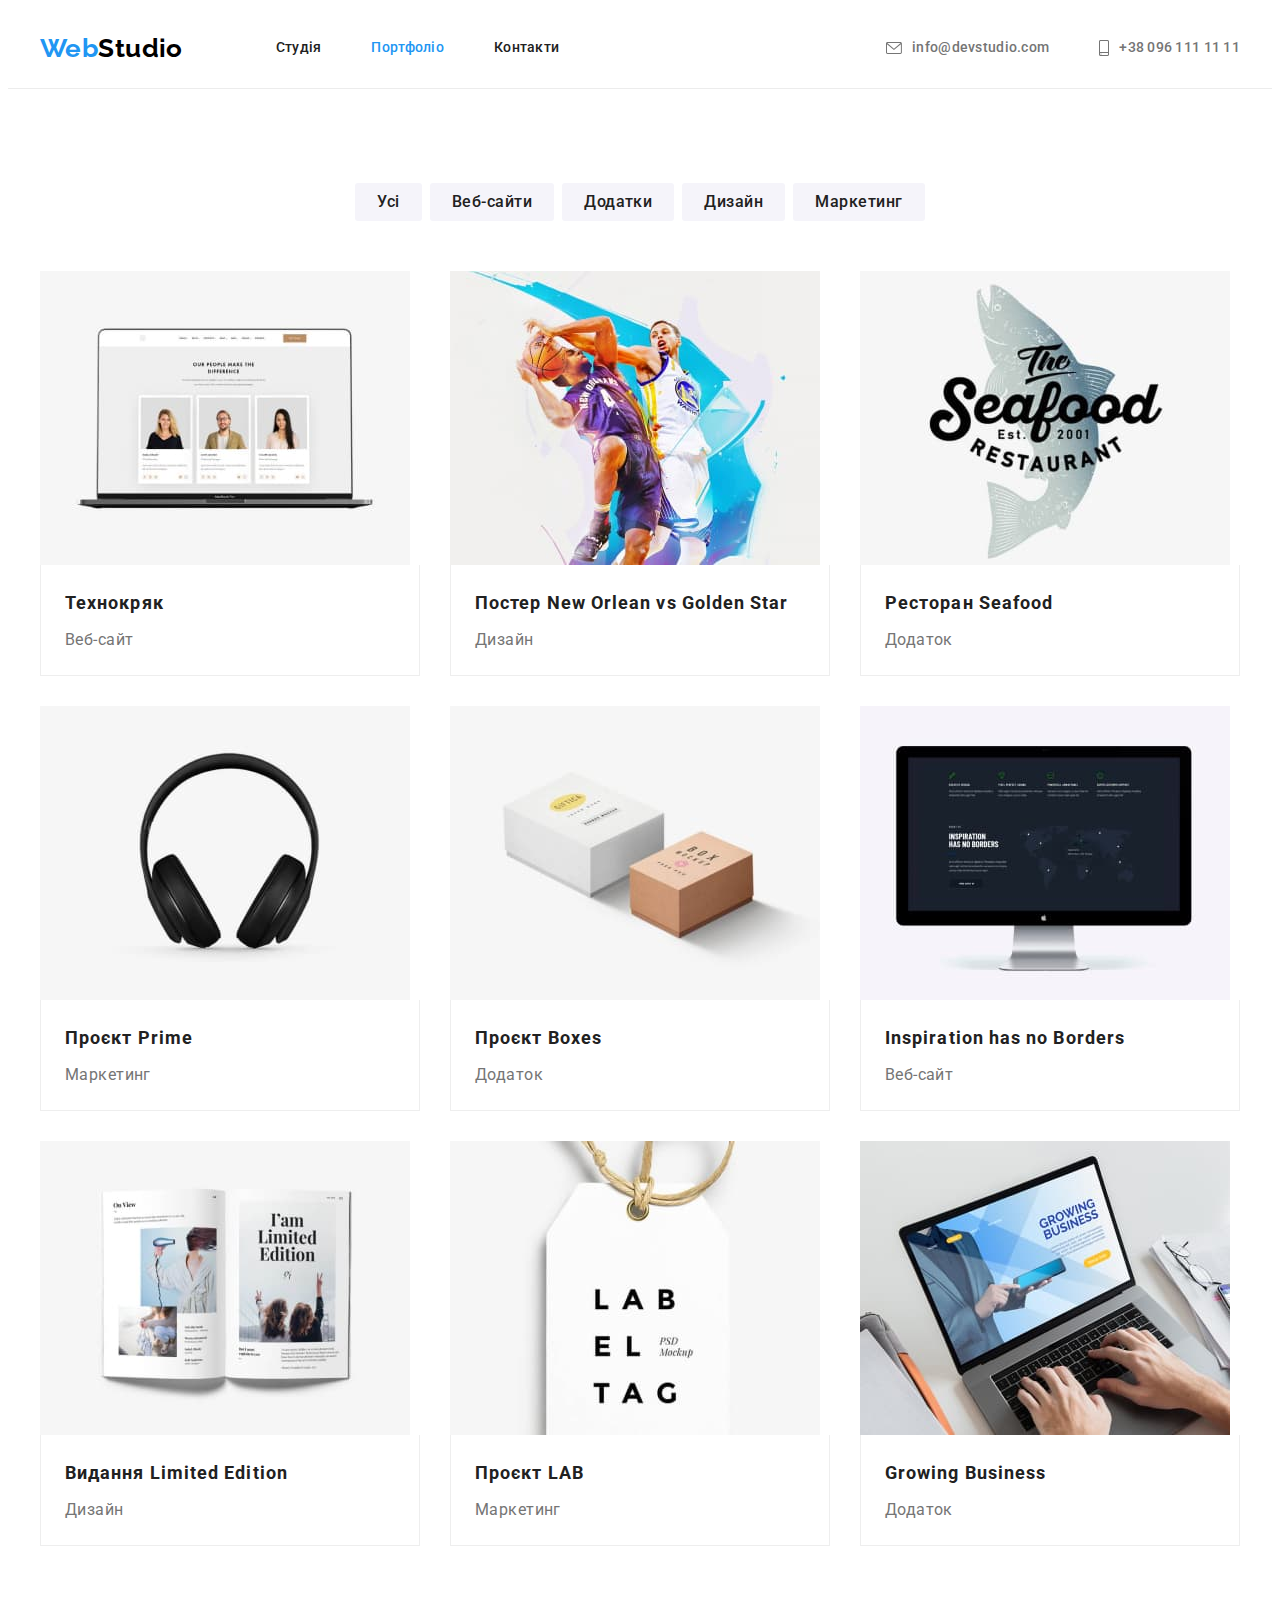
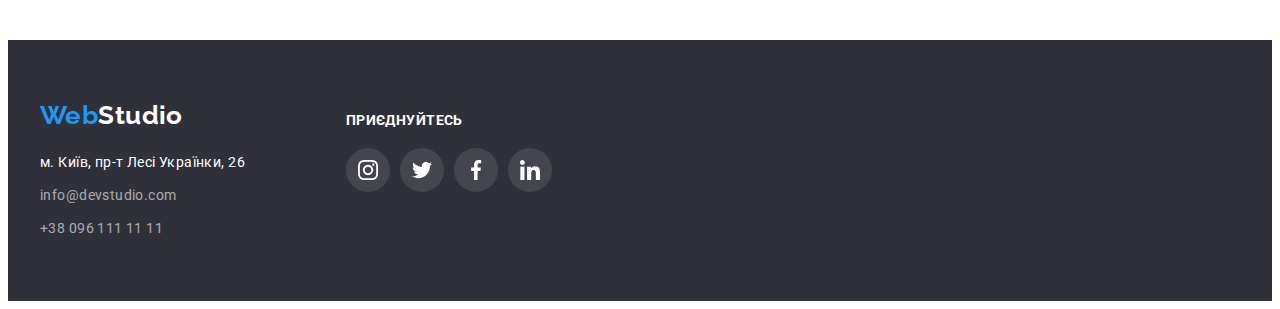
==== portfolio.html @ 0a3335ca "Додає оверлей в секцію спецеалізація" ====
<!DOCTYPE html>
<html lang="uk">
  <head>
    <meta charset="UTF-8" />
    <meta http-equiv="X-UA-Compatible" content="IE=edge" />
    <meta name="viewport" content="width=device-width, initial-scale=1.0" />
    <title>Студія</title>
    <link rel="preconnect" href="https://fonts.googleapis.com" />
    <link rel="preconnect" href="https://fonts.gstatic.com" crossorigin />
    <link
      href="https://fonts.googleapis.com/css2?family=Raleway:wght@700&family=Roboto:wght@100;400;500;700;900&display=swap"
      rel="stylesheet"
    />
    <link
      rel="stylesheet"
      href="https://cdnjs.cloudflare.com/ajax/libs/modern-normalize/1.1.0/modern-normalize.min.css"
      integrity="sha512-wpPYUAdjBVSE4KJnH1VR1HeZfpl1ub8YT/NKx4PuQ5NmX2tKuGu6U/JRp5y+Y8XG2tV+wKQpNHVUX03MfMFn9Q=="
      crossorigin="anonymous"
      referrerpolicy="no-referrer"
    />
    <link rel="stylesheet" href="./css/styles.css" />
  </head>
  <body>
    <header>
      <div class="conteiner header-coteiner">
        <a lang="en" class="logo link" href="./index.html">
          <span class="logo-accent">Web</span>Studio
        </a>
        <nav class="header-navigation">
          <ul class="header-navigation-list list">
            <li class="header-item">
              <a class="header-link link" href="./index.html">Студія</a>
            </li>
            <li class="header-item">
              <a class="header-link link current" href="#">Портфоліо</a>
            </li>
            <li class="header-item">
              <a class="header-link link" href="#">Контакти</a>
            </li>
          </ul>
        </nav>
        <ul class="list header-contact-list">
          <li>
            <a class="header-contact link" href="mailto:info@devstudio.com">
              <svg class="header-icon" width="16" height="12">
                <use href="./images/icons.svg#icon-envelope"></use>
              </svg>
              info@devstudio.com</a
            >
          </li>
          <li>
            <a class="header-contact link" href="tel:+380961111111"
              ><svg class="header-icon" width="10" height="16">
                <use href="./images/icons.svg#icon-smartphone"></use>
              </svg>
              +38 096 111 11 11</a
            >
          </li>
        </ul>
      </div>
    </header>
    <main>
      <section>
        <div class="conteiner">
          <h1 hidden>Портфоліо</h1>
          <ul class="portfolio-btn-list list">
            <li class="portfolio-btn-item">
              <button type="button" class="portfolio-btn button-cursor">Усі</button>
            </li>
            <li class="portfolio-btn-item">
              <button type="button" class="portfolio-btn button-cursor">Веб-сайти</button>
            </li>
            <li class="portfolio-btn-item">
              <button type="button" class="portfolio-btn button-cursor">Додатки</button>
            </li>
            <li class="portfolio-btn-item">
              <button type="button" class="portfolio-btn button-cursor">Дизайн</button>
            </li>
            <li class="portfolio-btn-item">
              <button type="button" class="portfolio-btn button-cursor">Маркетинг</button>
            </li>
          </ul>
          <ul class="work-examples-list list">
            <li class="work-examples-item">
              <a class="link work-examples-link" href="#">
                <div class="work-examples-foto">
                  <img src="./images/laptop.jpg" alt="ноутбук" width="370" />
                </div>
                <div class="work-examples-content">
                  <h2 class="work-examples">Технокряк</h2>
                  <p class="work-examples-filter">Веб-сайт</p>
                </div>
              </a>
            </li>
            <li class="work-examples-item">
              <a class="link work-examples-link" href="#">
                <div class="work-examples-foto">
                  <img src="./images/playing-basketball.jpg" alt="постер" width="370" />
                </div>
                <div class="work-examples-content">
                  <h2 class="work-examples">
                    Постер <span lang="en">New Orlean vs Golden Star</span>
                  </h2>
                  <p class="work-examples-filter">Дизайн</p>
                </div>
              </a>
            </li>
            <li class="work-examples-item">
              <a class="link work-examples-link" href="#">
                <div class="work-examples-foto">
                  <img
                    src="./images/main-page-restaurant.jpg"
                    alt="логотип ресторану"
                    width="370"
                  />
                </div>
                <div class="work-examples-content">
                  <h2 class="work-examples">Ресторан <span lang="en">Seafood</span></h2>
                  <p class="work-examples-filter">Додаток</p>
                </div>
              </a>
            </li>
            <li class="work-examples-item">
              <a class="link work-examples-link" href="#">
                <div class="work-examples-foto">
                  <img src="./images/headphone.jpg" alt="навушники" width="370" />
                </div>
                <div class="work-examples-content">
                  <h2 class="work-examples">Проєкт <span lang="en">Prime</span></h2>
                  <p class="work-examples-filter">Маркетинг</p>
                </div>
              </a>
            </li>
            <li class="work-examples-item">
              <a class="link work-examples-link" href="#">
                <div class="work-examples-foto">
                  <img src="./images/boxes.jpg" alt="коробки" width="370" />
                </div>
                <div class="work-examples-content">
                  <h2 class="work-examples">Проєкт <span lang="en">Boxes</span></h2>
                  <p class="work-examples-filter">Додаток</p>
                </div>
              </a>
            </li>
            <li class="work-examples-item">
              <a class="link work-examples-link" href="#">
                <div class="work-examples-foto">
                  <img src="./images/monitor.jpg" alt="монітор" width="370" />
                </div>
                <div class="work-examples-content">
                  <h2 class="work-examples" lang="en">Inspiration has no Borders</h2>
                  <p class="work-examples-filter">Веб-сайт</p>
                </div>
              </a>
            </li>
            <li class="work-examples-item">
              <a class="link work-examples-link" href="#">
                <div class="work-examples-foto">
                  <img src="./images/book.jpg" alt="книга" width="370" />
                </div>
                <div class="work-examples-content">
                  <h2 class="work-examples">Видання <span lang="en">Limited Edition</span></h2>
                  <p class="work-examples-filter">Дизайн</p>
                </div>
              </a>
            </li>
            <li class="work-examples-item">
              <a class="link work-examples-link" href="#">
                <div class="work-examples-foto">
                  <img src="./images/label.jpg" alt="бірка" width="370" />
                </div>
                <div class="work-examples-content">
                  <h2 class="work-examples">Проєкт <span lang="en">LAB</span></h2>
                  <p class="work-examples-filter">Маркетинг</p>
                </div>
              </a>
            </li>
            <li class="work-examples-item">
              <a class="link work-examples-link" href="#">
                <div class="work-examples-foto">
                  <img src="./images/typing-on-laptop.jpg" alt="друкувати" width="370" />
                </div>
                <div class="work-examples-content">
                  <h2 class="work-examples" lang="en">Growing Business</h2>
                  <p class="work-examples-filter">Додаток</p>
                </div>
              </a>
            </li>
          </ul>
        </div>
      </section>
    </main>
    <footer>
      <div class="footer-conteiner conteiner">
        <div class="footer-logo-contact">
          <div class="logo-footer">
            <a lang="en" href="./index.html" class="logo link">
              <span class="logo-accent">Web</span><span class="white-logo">Studio</span>
            </a>
          </div>
          <address>
            <ul class="list">
              <li class="contact-item">
                <a
                  class="link contact-link footer-text-color"
                  href="https://goo.gl/maps/pjZerNN3NXK7QU4d8"
                  target="_blank"
                  rel="noopener noreferrer nofollow"
                  >м. Київ, пр-т Лесі Українки, 26</a
                >
              </li>
              <li class="contact-item">
                <a class="link contact-link" href="mailto:info@devstudio.com">info@devstudio.com</a>
              </li>
              <li class="contact-item">
                <a class="link contact-link" href="tel:+380961111111">+38 096 111 11 11</a>
              </li>
            </ul>
          </address>
        </div>
        <div>
          <h3 class="owner-links-title">Приєднуйтесь</h3>
          <ul class="owner-links-list list">
            <li>
              <a
                class="owner-socials link"
                href="https://www.instagram.com"
                aria-label="посилання на instagram"
                target="_blank"
                rel="noopener noreferrer"
                ><svg class="owner-socials-icon" width="20" height="20">
                  <use href="./images/icons.svg#icon-instagram"></use></svg
              ></a>
            </li>
            <li>
              <a
                class="owner-socials link"
                href="https://twitter.com/"
                aria-label="посилання на twitter"
                target="_blank"
                rel="noopener noreferrer"
                ><svg class="owner-socials-icon" width="20" height="20">
                  <use href="./images/icons.svg#icon-twitter"></use></svg
              ></a>
            </li>
            <li>
              <a
                class="owner-socials link"
                href="https://www.facebook.com/"
                aria-label="посилання на facebook"
                target="_blank"
                rel="noopener noreferrer"
                ><svg class="owner-socials-icon" width="20" height="20">
                  <use href="./images/icons.svg#icon-facebook"></use></svg
              ></a>
            </li>
            <li>
              <a
                class="owner-socials link"
                href="https://www.linkedin.com/"
                aria-label="посилання на linkedin"
                target="_blank"
                rel="noopener noreferrer"
                ><svg class="owner-socials-icon" width="20" height="20">
                  <use href="./images/icons.svg#icon-linkedin"></use></svg
              ></a>
            </li>
          </ul>
        </div>
      </div>
    </footer>
  </body>
</html>
---- css/styles.css ----
:root {
  --main-text-color: #757575;
  --dark-text-color: #212121;
  --white-text-color: #ffffff;
  --dark-logo-color: #000000;

  --accent-color: #2196f3;
  --btn-active: #188ce8;
  --footer-contact-color: rgba(255, 255, 255, 0.6);
  --btn-shadow: 0px 4px 4px rgba(0, 0, 0, 0.15);

  --dark-background-color: #2f303a;
  --white-background-color: #f5f4fa;
  --card-background-color: #eeeeee;
  --icon-fill: #afb1b8;

  --indent-card: 30px;
}

body {
  font-family: 'Roboto', sans-serif;
  background-color: #ffffff;
  color: var(--main-text-color);
  font-size: 14px;
  letter-spacing: 0.03em;
}

h1,
h2,
h3,
h4,
p {
  margin: 0;
}
.list {
  list-style: none;
  margin: 0;
  padding: 0;
}

.link {
  text-decoration: none;
}
img {
  display: block;
  max-width: 100%;
  height: auto;
}

.button-cursor {
  cursor: pointer;
}

section {
  padding-top: 94px;
  padding-bottom: 94px;
}

.conteiner {
  width: 1200px;
  padding-right: 15px;
  padding-left: 15px;
  margin-left: auto;
  margin-right: auto;
}

/*header-----------------------------------------------------------*/
header {
  border-bottom: 1px solid #ececec;
}

.header-coteiner {
  display: flex;
  align-items: center;
}

.header-navigation-list {
  display: flex;
  gap: 50px;
}

.header-contact-list {
  display: flex;
  gap: 50px;
  margin-left: auto;
}

.logo {
  font-family: 'Raleway';
  font-weight: 700;
  font-size: 26px;
  line-height: 1.19;
  color: var(--dark-logo-color);
  margin-right: 93px;
}

.logo-accent {
  color: var(--accent-color);
}

.header-link,
.header-contact {
  display: block;
  font-weight: 500;
  line-height: 1.14;
  letter-spacing: 0.02em;
  color: var(--dark-text-color);
  padding-top: 32px;
  padding-bottom: 32px;
}

.header-contact {
  display: flex;
  align-items: center;
  gap: 10px;
  color: var(--main-text-color);
}

.current,
.header-link:hover,
.header-link:focus,
.header-contact:hover,
.header-contact:focus,
.contact-link:hover,
.contact-link:focus {
  color: var(--accent-color);
}

.header-icon {
  fill: currentColor;
}

/*body-------------------------------------------------------*/

.title {
  height: 600px;
  max-width: 1600px;
  margin-left: auto;
  margin-right: auto;
  background-image: linear-gradient(rgba(47, 48, 58, 0.4), rgba(47, 48, 58, 0.4)),
    url(../images/background-img.jpg);
  background-position: center;

  background-color: var(--dark-background-color);
  padding-top: 200px;
  padding-bottom: 200px;
  text-align: center;
}

.main-title {
  display: inline-block;
  margin-bottom: 30px;
  font-weight: 900;
  font-size: 44px;
  line-height: 1.36;
  letter-spacing: 0.06em;
  text-transform: uppercase;
  color: var(--white-text-color);
  max-width: 696px;
}

.order-btn {
  display: inline-block;
  padding: 10px 32px;
  min-width: 216px;

  background-color: var(--accent-color);
  border: none;
  font-family: inherit;
  font-weight: 700;
  font-size: 16px;
  line-height: 1.88;
  letter-spacing: 0.06em;
  color: var(--white-text-color);
  box-shadow: var(--btn-shadow);
  border-radius: 4px;
  text-align: center;
}

.order-btn:hover,
.order-btn:focus {
  background-color: var(--btn-active);
}
.features-list {
  display: flex;
  gap: var(--indent-card);
}

.features {
  font-size: 14px;
  line-height: 1.14;
  text-transform: uppercase;
  color: var(--dark-text-color);
  margin-bottom: 10px;
}

.features-list > li {
  width: 270px;
}

.features-text {
  line-height: 1.71;
}

.features-icons {
  display: flex;
  justify-content: center;
  align-items: center;
  width: 270px;
  height: 120px;
  border-radius: 4px;
  margin-bottom: 30px;
  background-color: var(--white-background-color);
}

.title-of-part {
  font-size: 36px;
  line-height: 1.17;
  text-align: center;
  color: var(--dark-text-color);
  margin-bottom: 50px;
}

/*-------------specialization-section---------------------*/

.section-specialization {
  padding-top: 0;
}

.specialization {
  display: flex;
  gap: var(--indent-card);
}

.specialization-item {
  position: relative;
}

.specialization-overlay {
  position: absolute;
  bottom: 0;
  padding-top: 27px;
  padding-bottom: 27px;
  width: 100%;
  text-align: center;
  background-color: rgba(47, 48, 58, 0.8);

}

.overlay-text {
  font-weight: 700;
  line-height: 1.14;
  text-transform: uppercase;
  color: var(--white-text-color);
}

/*-------------employee-section---------------------------*/

.employee-bgn {
  background-color: var(--white-background-color);
}

.employee-name {
  font-weight: 500;
  font-size: 16px;
  line-height: 1.19;
  text-align: center;
  color: var(--dark-text-color);
  margin-bottom: 10px;
}

.employee-list {
  display: flex;
  margin-top: calc(-1 * var(--indent-card));
  margin-left: calc(-1 * var(--indent-card));
}

.emloyee-item {
  flex-basis: calc(100% / 3 - var(--indent-card));
  margin-left: var(--indent-card);
  margin-top: var(--indent-card);
  box-shadow: 0px 1px 3px rgba(0, 0, 0, 0.12), 0px 1px 1px rgba(0, 0, 0, 0.14),
    0px 2px 1px rgba(0, 0, 0, 0.2);
  border-radius: 0px 0px 4px 4px;
}

.emloyee-content {
  padding-top: var(--indent-card);
  padding-bottom: var(--indent-card);
  background-color: #ffffff;
}

.employee-position {
  font-size: 16px;
  line-height: 1.19;
  text-align: center;
  margin-bottom: 16px;
}

.employee-links {
  display: flex;
  justify-content: center;
  align-items: center;
  gap: 10px;
}

.employee-socials {
  display: flex;
  align-items: center;
  justify-content: center;
  width: 44px;
  height: 44px;
  border-radius: 50%;
  background-color: #ffffff;
}

.socials-icon {
  fill: var(--icon-fill);
}

.employee-socials:hover .socials-icon,
.employee-socials:focus .socials-icon {
  fill: #ffffff;
}

.employee-socials:hover,
.employee-socials:focus {
  background-color: var(--btn-active);
}

.client-list {
  display: flex;
  justify-content: center;
  gap: var(--indent-card);
}

.client-link {
  display: flex;
  justify-content: center;
  align-items: center;
  width: 170px;
  height: 92px;
  border: 1px solid var(--icon-fill);
  border-radius: 4px;
}

.client-icon {
  fill: var(--icon-fill);
}

.client-link:hover .client-icon,
.client-link:focus .client-icon {
  fill: var(--accent-color);
}

.client-link:hover,
.client-link:focus {
  border: 1px solid var(--accent-color);
}

/*footer----------------------------------------------------------*/

footer {
  background-color: var(--dark-background-color);
  padding-top: 60px;
  padding-bottom: 60px;
}

.footer-conteiner {
  display: flex;
}

.footer-logo-contact {
  margin-right: 70px;
}

.contact-item:not(:last-child) {
  margin-bottom: 9px;
}

.contact-link {
  font-style: normal;
  line-height: 1.71;
  color: var(--footer-contact-color);
}

.logo-footer {
  margin-bottom: 20px;
}
.white-logo,
.footer-text-color {
  color: var(--white-text-color);
}

.owner-links-title {
  font-size: 14px;
  text-transform: uppercase;
  padding-top: 12px;
  margin-bottom: 20px;

  color: var(--white-text-color);
}

.owner-links-list {
  display: flex;
  gap: 10px;
}

.owner-socials-icon {
  fill: var(--white-text-color);
}

.owner-socials {
  display: flex;
  align-items: center;
  justify-content: center;
  width: 44px;
  height: 44px;
  border-radius: 50%;

  background-color: rgba(255, 255, 255, 0.1);
}

.owner-socials:hover,
.owner-socials:focus {
  background-color: var(--accent-color);
}
/*portfolio--------------------------------------------*/

.portfolio-btn-list {
  display: flex;
  justify-content: center;
  margin-bottom: 50px;
}

.portfolio-btn {
  padding: 6px 22px;
  border-radius: 3px;
  background-color: var(--white-background-color);
  border: none;
  font-family: inherit;
  font-weight: 500;
  font-size: 16px;
  line-height: 1.62;
  text-align: center;
  letter-spacing: 0.03em;
  color: var(--dark-text-color);
}

.portfolio-btn-item:not(:last-child) {
  margin-right: 8px;
}
.portfolio-btn-item:hover,
.portfolio-btn-item:focus {
  box-shadow: 0px 3px 1px rgba(0, 0, 0, 0.1), 0px 1px 2px rgba(0, 0, 0, 0.08),
    0px 2px 2px rgba(0, 0, 0, 0.12);
}

.portfolio-btn:hover,
.portfolio-btn:focus {
  background-color: var(--accent-color);
  color: var(--white-text-color);
}

.work-examples-list {
  display: flex;
  flex-wrap: wrap;
  margin-top: calc(-1 * var(--indent-card));
  margin-left: calc(-1 * var(--indent-card));
}
.work-examples-item {
  flex-basis: calc(100% / 3 - var(--indent-card));
  margin-top: var(--indent-card);
  margin-left: var(--indent-card);
}

.work-examples-item:hover {
  box-shadow: 0px 1px 1px rgba(0, 0, 0, 0.12), 0px 4px 4px rgba(0, 0, 0, 0.06),
    1px 4px 6px rgba(0, 0, 0, 0.16);
}

.work-examples {
  font-size: 18px;
  line-height: 2;
  letter-spacing: 0.06em;
  margin-bottom: 4px;
  color: var(--dark-text-color);
}

.work-examples-content {
  padding: 20px 24px;
  border: 1px solid var(--card-background-color);
  border-top: none;
}

.work-examples-filter {
  font-size: 16px;
  line-height: 1.88;
  color: var(--main-text-color);
}

.work-examples-link:hover,
.work-examples-link:focus {
  background-color: var(--btn-active);
}
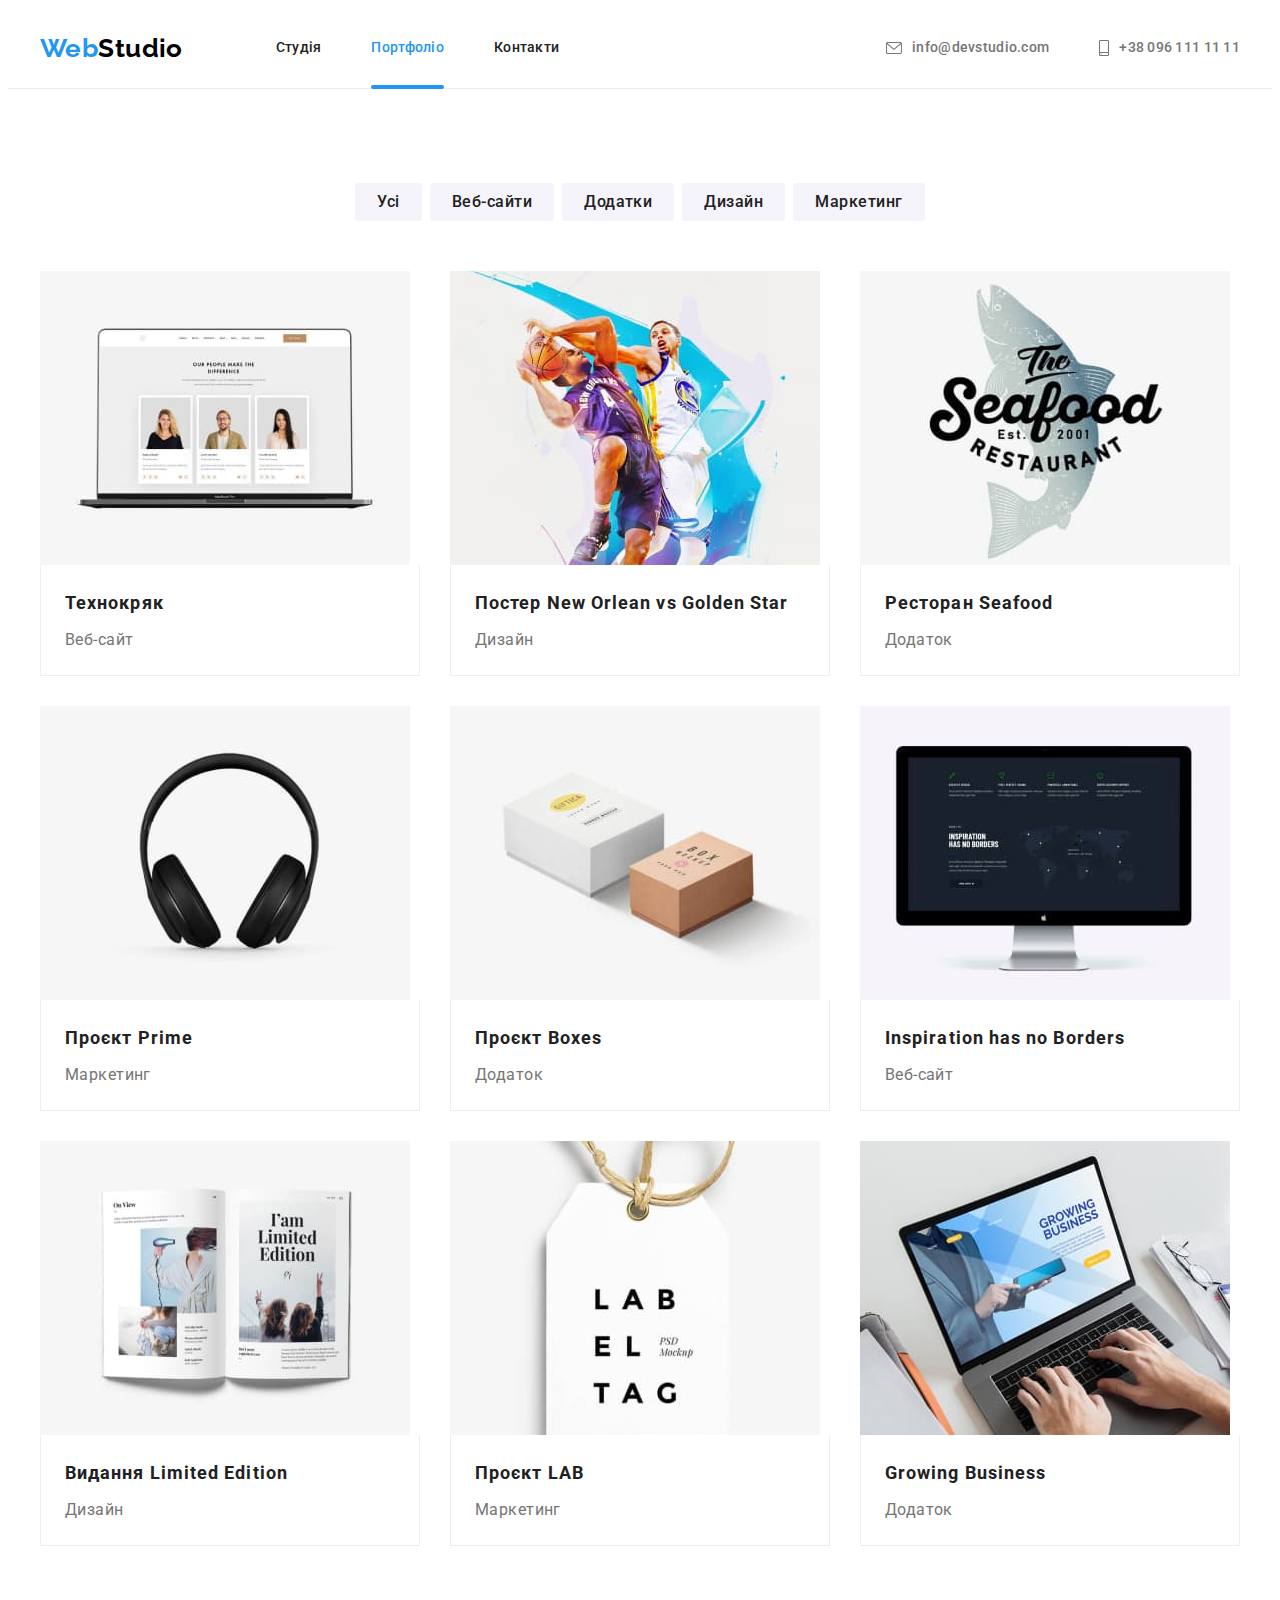
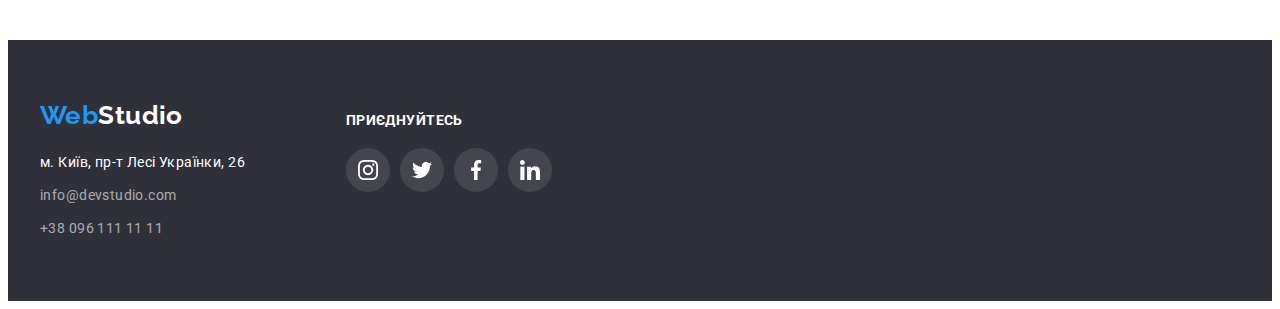
==== commit 91fd7860: "додає оверлей з текстом на приклад робіт" ====
--- a/portfolio.html
+++ b/portfolio.html
@@ -83,8 +83,11 @@
           <ul class="work-examples-list list">
             <li class="work-examples-item">
               <a class="link work-examples-link" href="#">
-                <div class="work-examples-foto">
+                <div class="work-examples-thumb">
                   <img src="./images/laptop.jpg" alt="ноутбук" width="370" />
+                  <div class="work-example-overlay">
+                    <p class="work-overlay-text">Ресурс пропонує комплексні пропозиції з різним рівнем функціоналу та сервісів. Все це дозволить відвідувачу отримати вичерпні відомості про компанію чи приватну особу.</p>
+                  </div>
                 </div>
                 <div class="work-examples-content">
                   <h2 class="work-examples">Технокряк</h2>
@@ -94,8 +97,11 @@
             </li>
             <li class="work-examples-item">
               <a class="link work-examples-link" href="#">
-                <div class="work-examples-foto">
+                <div class="work-examples-thumb">
                   <img src="./images/playing-basketball.jpg" alt="постер" width="370" />
+                  <div class="work-example-overlay">
+                    <p class="work-overlay-text">Ресурс пропонує комплексні пропозиції з різним рівнем функціоналу та сервісів. Все це дозволить відвідувачу отримати вичерпні відомості про компанію чи приватну особу.</p>
+                  </div>
                 </div>
                 <div class="work-examples-content">
                   <h2 class="work-examples">
@@ -107,12 +113,15 @@
             </li>
             <li class="work-examples-item">
               <a class="link work-examples-link" href="#">
-                <div class="work-examples-foto">
+                <div class="work-examples-thumb">
                   <img
                     src="./images/main-page-restaurant.jpg"
                     alt="логотип ресторану"
                     width="370"
                   />
+                  <div class="work-example-overlay">
+                    <p class="work-overlay-text">Ресурс пропонує комплексні пропозиції з різним рівнем функціоналу та сервісів. Все це дозволить відвідувачу отримати вичерпні відомості про компанію чи приватну особу.</p>
+                  </div>
                 </div>
                 <div class="work-examples-content">
                   <h2 class="work-examples">Ресторан <span lang="en">Seafood</span></h2>
@@ -122,8 +131,11 @@
             </li>
             <li class="work-examples-item">
               <a class="link work-examples-link" href="#">
-                <div class="work-examples-foto">
+                <div class="work-examples-thumb">
                   <img src="./images/headphone.jpg" alt="навушники" width="370" />
+                  <div class="work-example-overlay">
+                    <p class="work-overlay-text">Ресурс пропонує комплексні пропозиції з різним рівнем функціоналу та сервісів. Все це дозволить відвідувачу отримати вичерпні відомості про компанію чи приватну особу.</p>
+                  </div>
                 </div>
                 <div class="work-examples-content">
                   <h2 class="work-examples">Проєкт <span lang="en">Prime</span></h2>
@@ -133,8 +145,11 @@
             </li>
             <li class="work-examples-item">
               <a class="link work-examples-link" href="#">
-                <div class="work-examples-foto">
+                <div class="work-examples-thumb">
                   <img src="./images/boxes.jpg" alt="коробки" width="370" />
+                  <div class="work-example-overlay">
+                    <p class="work-overlay-text">Ресурс пропонує комплексні пропозиції з різним рівнем функціоналу та сервісів. Все це дозволить відвідувачу отримати вичерпні відомості про компанію чи приватну особу.</p>
+                  </div>
                 </div>
                 <div class="work-examples-content">
                   <h2 class="work-examples">Проєкт <span lang="en">Boxes</span></h2>
@@ -144,8 +159,11 @@
             </li>
             <li class="work-examples-item">
               <a class="link work-examples-link" href="#">
-                <div class="work-examples-foto">
+                <div class="work-examples-thumb">
                   <img src="./images/monitor.jpg" alt="монітор" width="370" />
+                  <div class="work-example-overlay">
+                    <p class="work-overlay-text">Ресурс пропонує комплексні пропозиції з різним рівнем функціоналу та сервісів. Все це дозволить відвідувачу отримати вичерпні відомості про компанію чи приватну особу.</p>
+                  </div>
                 </div>
                 <div class="work-examples-content">
                   <h2 class="work-examples" lang="en">Inspiration has no Borders</h2>
@@ -155,8 +173,11 @@
             </li>
             <li class="work-examples-item">
               <a class="link work-examples-link" href="#">
-                <div class="work-examples-foto">
+                <div class="work-examples-thumb">
                   <img src="./images/book.jpg" alt="книга" width="370" />
+                  <div class="work-example-overlay">
+                    <p class="work-overlay-text">Ресурс пропонує комплексні пропозиції з різним рівнем функціоналу та сервісів. Все це дозволить відвідувачу отримати вичерпні відомості про компанію чи приватну особу.</p>
+                  </div>
                 </div>
                 <div class="work-examples-content">
                   <h2 class="work-examples">Видання <span lang="en">Limited Edition</span></h2>
@@ -166,8 +187,11 @@
             </li>
             <li class="work-examples-item">
               <a class="link work-examples-link" href="#">
-                <div class="work-examples-foto">
+                <div class="work-examples-thumb">
                   <img src="./images/label.jpg" alt="бірка" width="370" />
+                  <div class="work-example-overlay">
+                    <p class="work-overlay-text">Ресурс пропонує комплексні пропозиції з різним рівнем функціоналу та сервісів. Все це дозволить відвідувачу отримати вичерпні відомості про компанію чи приватну особу.</p>
+                  </div>
                 </div>
                 <div class="work-examples-content">
                   <h2 class="work-examples">Проєкт <span lang="en">LAB</span></h2>
@@ -177,8 +201,11 @@
             </li>
             <li class="work-examples-item">
               <a class="link work-examples-link" href="#">
-                <div class="work-examples-foto">
+                <div class="work-examples-thumb">
                   <img src="./images/typing-on-laptop.jpg" alt="друкувати" width="370" />
+                  <div class="work-example-overlay">
+                    <p class="work-overlay-text">Ресурс пропонує комплексні пропозиції з різним рівнем функціоналу та сервісів. Все це дозволить відвідувачу отримати вичерпні відомості про компанію чи приватну особу.</p>
+                  </div>
                 </div>
                 <div class="work-examples-content">
                   <h2 class="work-examples" lang="en">Growing Business</h2>
--- a/css/styles.css
+++ b/css/styles.css
@@ -15,6 +15,9 @@
   --icon-fill: #afb1b8;
 
   --indent-card: 30px;
+
+  --animation: 250ms cubic-bezier(0.4, 0, 0.2, 1);
+  --test: 5000ms cubic-bezier(0.4, 0, 0.2, 1);
 }
 
 body {
@@ -107,6 +110,7 @@
   color: var(--dark-text-color);
   padding-top: 32px;
   padding-bottom: 32px;
+  transition: color var(--animation);
 }
 
 .header-contact {
@@ -115,6 +119,7 @@
   gap: 10px;
   color: var(--main-text-color);
 }
+
 
 .current,
 .header-link:hover,
@@ -126,6 +131,21 @@
   color: var(--accent-color);
 }
 
+.header-item {
+  position: relative;
+}
+
+.current::after {
+content: '';
+display: block;
+width: 100%;
+height: 4px;
+border-radius: 2px;
+background-color: var(--accent-color);
+position: absolute;
+bottom: -1px;
+}
+
 .header-icon {
   fill: currentColor;
 }
@@ -175,6 +195,8 @@
   box-shadow: var(--btn-shadow);
   border-radius: 4px;
   text-align: center;
+  
+  transition: background-color var(--animation);
 }
 
 .order-btn:hover,
@@ -312,10 +334,13 @@
   height: 44px;
   border-radius: 50%;
   background-color: #ffffff;
+  
+  transition: background-color var(--animation);
 }
 
 .socials-icon {
   fill: var(--icon-fill);
+  transition: fill var(--animation);
 }
 
 .employee-socials:hover .socials-icon,
@@ -342,10 +367,12 @@
   height: 92px;
   border: 1px solid var(--icon-fill);
   border-radius: 4px;
+  transition: border var(--animation);
 }
 
 .client-icon {
   fill: var(--icon-fill);
+  transition: fill var(--animation);
 }
 
 .client-link:hover .client-icon,
@@ -382,6 +409,7 @@
   font-style: normal;
   line-height: 1.71;
   color: var(--footer-contact-color);
+  transition: color var(--animation);
 }
 
 .logo-footer {
@@ -419,6 +447,7 @@
   border-radius: 50%;
 
   background-color: rgba(255, 255, 255, 0.1);
+  transition: background-color var(--animation);
 }
 
 .owner-socials:hover,
@@ -445,6 +474,12 @@
   text-align: center;
   letter-spacing: 0.03em;
   color: var(--dark-text-color);
+
+  transition: background-color var(--animation), color var(--animation);
+}
+
+.portfolio-btn-item {
+  transition: box-shadow var(--animation);
 }
 
 .portfolio-btn-item:not(:last-child) {
@@ -472,11 +507,17 @@
   flex-basis: calc(100% / 3 - var(--indent-card));
   margin-top: var(--indent-card);
   margin-left: var(--indent-card);
+
+  transition: box-shadow var(--animation);
 }
 
 .work-examples-item:hover {
   box-shadow: 0px 1px 1px rgba(0, 0, 0, 0.12), 0px 4px 4px rgba(0, 0, 0, 0.06),
     1px 4px 6px rgba(0, 0, 0, 0.16);
+}
+
+.work-examples-item:hover .work-example-overlay {
+  transform: translateY(0);
 }
 
 .work-examples {
@@ -499,7 +540,30 @@
   color: var(--main-text-color);
 }
 
-.work-examples-link:hover,
-.work-examples-link:focus {
-  background-color: var(--btn-active);
-}
+.work-examples-thumb {
+  position: relative;
+  overflow: hidden;
+}
+
+.work-example-overlay {
+  position: absolute;
+  top: 0;
+  left: 0;
+  width: 100%;
+  height: 100%;
+  padding: 63px 24px;
+  transform: translateY(100%);
+  transition: transform var(--animation);
+  background-color: rgba(33, 150, 243, 0.9);
+}
+
+.work-overlay-text {
+  
+  font-size: 18px;
+  color: var(--white-text-color);
+  letter-spacing: 0.03em;
+  line-height: 1.56;
+  backdrop-filter: blur(1px);
+
+}
+
